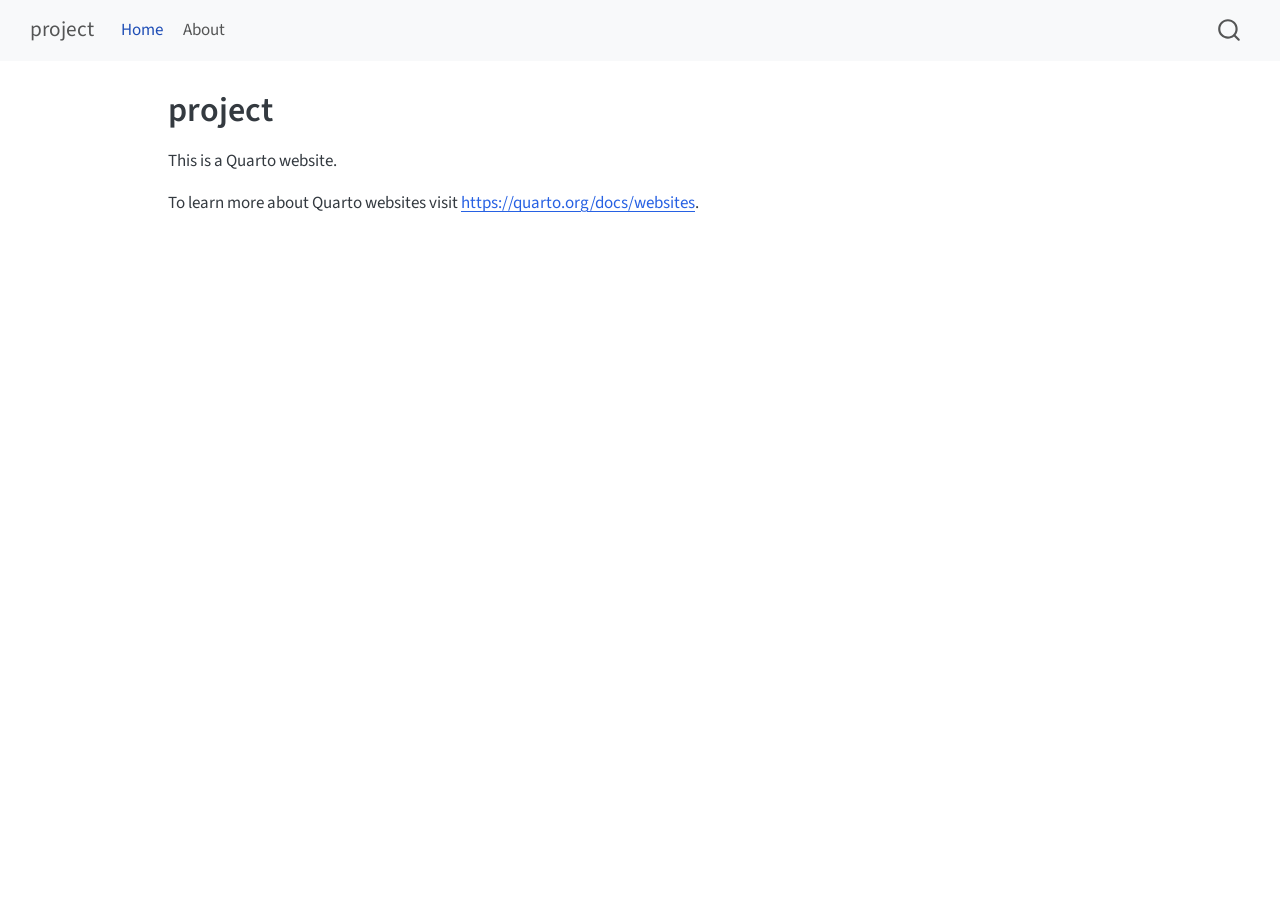
==== docs/index.html @ 39d3ae81 "Initial commit" ====
<!DOCTYPE html>
<html xmlns="http://www.w3.org/1999/xhtml" lang="en" xml:lang="en"><head>

<meta charset="utf-8">
<meta name="generator" content="quarto-1.8.27">

<meta name="viewport" content="width=device-width, initial-scale=1.0, user-scalable=yes">


<title>project</title>
<style>
code{white-space: pre-wrap;}
span.smallcaps{font-variant: small-caps;}
div.columns{display: flex; gap: min(4vw, 1.5em);}
div.column{flex: auto; overflow-x: auto;}
div.hanging-indent{margin-left: 1.5em; text-indent: -1.5em;}
ul.task-list{list-style: none;}
ul.task-list li input[type="checkbox"] {
  width: 0.8em;
  margin: 0 0.8em 0.2em -1em; /* quarto-specific, see https://github.com/quarto-dev/quarto-cli/issues/4556 */ 
  vertical-align: middle;
}
</style>


<script src="site_libs/quarto-nav/quarto-nav.js"></script>
<script src="site_libs/quarto-nav/headroom.min.js"></script>
<script src="site_libs/clipboard/clipboard.min.js"></script>
<script src="site_libs/quarto-search/autocomplete.umd.js"></script>
<script src="site_libs/quarto-search/fuse.min.js"></script>
<script src="site_libs/quarto-search/quarto-search.js"></script>
<meta name="quarto:offset" content="./">
<script src="site_libs/quarto-html/quarto.js" type="module"></script>
<script src="site_libs/quarto-html/tabsets/tabsets.js" type="module"></script>
<script src="site_libs/quarto-html/axe/axe-check.js" type="module"></script>
<script src="site_libs/quarto-html/popper.min.js"></script>
<script src="site_libs/quarto-html/tippy.umd.min.js"></script>
<script src="site_libs/quarto-html/anchor.min.js"></script>
<link href="site_libs/quarto-html/tippy.css" rel="stylesheet">
<link href="site_libs/quarto-html/quarto-syntax-highlighting-ed96de9b727972fe78a7b5d16c58bf87.css" rel="stylesheet" id="quarto-text-highlighting-styles">
<script src="site_libs/bootstrap/bootstrap.min.js"></script>
<link href="site_libs/bootstrap/bootstrap-icons.css" rel="stylesheet">
<link href="site_libs/bootstrap/bootstrap-c82218b12ac0f327fa8bd7d074ce2147.min.css" rel="stylesheet" append-hash="true" id="quarto-bootstrap" data-mode="light">
<script id="quarto-search-options" type="application/json">{
  "location": "navbar",
  "copy-button": false,
  "collapse-after": 3,
  "panel-placement": "end",
  "type": "overlay",
  "limit": 50,
  "keyboard-shortcut": [
    "f",
    "/",
    "s"
  ],
  "show-item-context": false,
  "language": {
    "search-no-results-text": "No results",
    "search-matching-documents-text": "matching documents",
    "search-copy-link-title": "Copy link to search",
    "search-hide-matches-text": "Hide additional matches",
    "search-more-match-text": "more match in this document",
    "search-more-matches-text": "more matches in this document",
    "search-clear-button-title": "Clear",
    "search-text-placeholder": "",
    "search-detached-cancel-button-title": "Cancel",
    "search-submit-button-title": "Submit",
    "search-label": "Search"
  }
}</script>


<link rel="stylesheet" href="styles.css">
</head>

<body class="nav-fixed quarto-light">

<div id="quarto-search-results"></div>
  <header id="quarto-header" class="headroom fixed-top">
    <nav class="navbar navbar-expand-lg " data-bs-theme="dark">
      <div class="navbar-container container-fluid">
      <div class="navbar-brand-container mx-auto">
    <a class="navbar-brand" href="./index.html">
    <span class="navbar-title">project</span>
    </a>
  </div>
            <div id="quarto-search" class="" title="Search"></div>
          <button class="navbar-toggler" type="button" data-bs-toggle="collapse" data-bs-target="#navbarCollapse" aria-controls="navbarCollapse" role="menu" aria-expanded="false" aria-label="Toggle navigation" onclick="if (window.quartoToggleHeadroom) { window.quartoToggleHeadroom(); }">
  <span class="navbar-toggler-icon"></span>
</button>
          <div class="collapse navbar-collapse" id="navbarCollapse">
            <ul class="navbar-nav navbar-nav-scroll me-auto">
  <li class="nav-item">
    <a class="nav-link active" href="./index.html" aria-current="page"> 
<span class="menu-text">Home</span></a>
  </li>  
  <li class="nav-item">
    <a class="nav-link" href="./about.html"> 
<span class="menu-text">About</span></a>
  </li>  
</ul>
          </div> <!-- /navcollapse -->
            <div class="quarto-navbar-tools">
</div>
      </div> <!-- /container-fluid -->
    </nav>
</header>
<!-- content -->
<div id="quarto-content" class="quarto-container page-columns page-rows-contents page-layout-article page-navbar">
<!-- sidebar -->
<!-- margin-sidebar -->
    <div id="quarto-margin-sidebar" class="sidebar margin-sidebar zindex-bottom">
        
    </div>
<!-- main -->
<main class="content" id="quarto-document-content">

<header id="title-block-header" class="quarto-title-block default">
<div class="quarto-title">
<h1 class="title">project</h1>
</div>



<div class="quarto-title-meta">

    
  
    
  </div>
  


</header>


<p>This is a Quarto website.</p>
<p>To learn more about Quarto websites visit <a href="https://quarto.org/docs/websites" class="uri">https://quarto.org/docs/websites</a>.</p>



</main> <!-- /main -->
<script id="quarto-html-after-body" type="application/javascript">
  window.document.addEventListener("DOMContentLoaded", function (event) {
    const icon = "";
    const anchorJS = new window.AnchorJS();
    anchorJS.options = {
      placement: 'right',
      icon: icon
    };
    anchorJS.add('.anchored');
    const isCodeAnnotation = (el) => {
      for (const clz of el.classList) {
        if (clz.startsWith('code-annotation-')) {                     
          return true;
        }
      }
      return false;
    }
    const onCopySuccess = function(e) {
      // button target
      const button = e.trigger;
      // don't keep focus
      button.blur();
      // flash "checked"
      button.classList.add('code-copy-button-checked');
      var currentTitle = button.getAttribute("title");
      button.setAttribute("title", "Copied!");
      let tooltip;
      if (window.bootstrap) {
        button.setAttribute("data-bs-toggle", "tooltip");
        button.setAttribute("data-bs-placement", "left");
        button.setAttribute("data-bs-title", "Copied!");
        tooltip = new bootstrap.Tooltip(button, 
          { trigger: "manual", 
            customClass: "code-copy-button-tooltip",
            offset: [0, -8]});
        tooltip.show();    
      }
      setTimeout(function() {
        if (tooltip) {
          tooltip.hide();
          button.removeAttribute("data-bs-title");
          button.removeAttribute("data-bs-toggle");
          button.removeAttribute("data-bs-placement");
        }
        button.setAttribute("title", currentTitle);
        button.classList.remove('code-copy-button-checked');
      }, 1000);
      // clear code selection
      e.clearSelection();
    }
    const getTextToCopy = function(trigger) {
      const outerScaffold = trigger.parentElement.cloneNode(true);
      const codeEl = outerScaffold.querySelector('code');
      for (const childEl of codeEl.children) {
        if (isCodeAnnotation(childEl)) {
          childEl.remove();
        }
      }
      return codeEl.innerText;
    }
    const clipboard = new window.ClipboardJS('.code-copy-button:not([data-in-quarto-modal])', {
      text: getTextToCopy
    });
    clipboard.on('success', onCopySuccess);
    if (window.document.getElementById('quarto-embedded-source-code-modal')) {
      const clipboardModal = new window.ClipboardJS('.code-copy-button[data-in-quarto-modal]', {
        text: getTextToCopy,
        container: window.document.getElementById('quarto-embedded-source-code-modal')
      });
      clipboardModal.on('success', onCopySuccess);
    }
      var localhostRegex = new RegExp(/^(?:http|https):\/\/localhost\:?[0-9]*\//);
      var mailtoRegex = new RegExp(/^mailto:/);
        var filterRegex = new RegExp('/' + window.location.host + '/');
      var isInternal = (href) => {
          return filterRegex.test(href) || localhostRegex.test(href) || mailtoRegex.test(href);
      }
      // Inspect non-navigation links and adorn them if external
     var links = window.document.querySelectorAll('a[href]:not(.nav-link):not(.navbar-brand):not(.toc-action):not(.sidebar-link):not(.sidebar-item-toggle):not(.pagination-link):not(.no-external):not([aria-hidden]):not(.dropdown-item):not(.quarto-navigation-tool):not(.about-link)');
      for (var i=0; i<links.length; i++) {
        const link = links[i];
        if (!isInternal(link.href)) {
          // undo the damage that might have been done by quarto-nav.js in the case of
          // links that we want to consider external
          if (link.dataset.originalHref !== undefined) {
            link.href = link.dataset.originalHref;
          }
        }
      }
    function tippyHover(el, contentFn, onTriggerFn, onUntriggerFn) {
      const config = {
        allowHTML: true,
        maxWidth: 500,
        delay: 100,
        arrow: false,
        appendTo: function(el) {
            return el.parentElement;
        },
        interactive: true,
        interactiveBorder: 10,
        theme: 'quarto',
        placement: 'bottom-start',
      };
      if (contentFn) {
        config.content = contentFn;
      }
      if (onTriggerFn) {
        config.onTrigger = onTriggerFn;
      }
      if (onUntriggerFn) {
        config.onUntrigger = onUntriggerFn;
      }
      window.tippy(el, config); 
    }
    const noterefs = window.document.querySelectorAll('a[role="doc-noteref"]');
    for (var i=0; i<noterefs.length; i++) {
      const ref = noterefs[i];
      tippyHover(ref, function() {
        // use id or data attribute instead here
        let href = ref.getAttribute('data-footnote-href') || ref.getAttribute('href');
        try { href = new URL(href).hash; } catch {}
        const id = href.replace(/^#\/?/, "");
        const note = window.document.getElementById(id);
        if (note) {
          return note.innerHTML;
        } else {
          return "";
        }
      });
    }
    const xrefs = window.document.querySelectorAll('a.quarto-xref');
    const processXRef = (id, note) => {
      // Strip column container classes
      const stripColumnClz = (el) => {
        el.classList.remove("page-full", "page-columns");
        if (el.children) {
          for (const child of el.children) {
            stripColumnClz(child);
          }
        }
      }
      stripColumnClz(note)
      if (id === null || id.startsWith('sec-')) {
        // Special case sections, only their first couple elements
        const container = document.createElement("div");
        if (note.children && note.children.length > 2) {
          container.appendChild(note.children[0].cloneNode(true));
          for (let i = 1; i < note.children.length; i++) {
            const child = note.children[i];
            if (child.tagName === "P" && child.innerText === "") {
              continue;
            } else {
              container.appendChild(child.cloneNode(true));
              break;
            }
          }
          if (window.Quarto?.typesetMath) {
            window.Quarto.typesetMath(container);
          }
          return container.innerHTML
        } else {
          if (window.Quarto?.typesetMath) {
            window.Quarto.typesetMath(note);
          }
          return note.innerHTML;
        }
      } else {
        // Remove any anchor links if they are present
        const anchorLink = note.querySelector('a.anchorjs-link');
        if (anchorLink) {
          anchorLink.remove();
        }
        if (window.Quarto?.typesetMath) {
          window.Quarto.typesetMath(note);
        }
        if (note.classList.contains("callout")) {
          return note.outerHTML;
        } else {
          return note.innerHTML;
        }
      }
    }
    for (var i=0; i<xrefs.length; i++) {
      const xref = xrefs[i];
      tippyHover(xref, undefined, function(instance) {
        instance.disable();
        let url = xref.getAttribute('href');
        let hash = undefined; 
        if (url.startsWith('#')) {
          hash = url;
        } else {
          try { hash = new URL(url).hash; } catch {}
        }
        if (hash) {
          const id = hash.replace(/^#\/?/, "");
          const note = window.document.getElementById(id);
          if (note !== null) {
            try {
              const html = processXRef(id, note.cloneNode(true));
              instance.setContent(html);
            } finally {
              instance.enable();
              instance.show();
            }
          } else {
            // See if we can fetch this
            fetch(url.split('#')[0])
            .then(res => res.text())
            .then(html => {
              const parser = new DOMParser();
              const htmlDoc = parser.parseFromString(html, "text/html");
              const note = htmlDoc.getElementById(id);
              if (note !== null) {
                const html = processXRef(id, note);
                instance.setContent(html);
              } 
            }).finally(() => {
              instance.enable();
              instance.show();
            });
          }
        } else {
          // See if we can fetch a full url (with no hash to target)
          // This is a special case and we should probably do some content thinning / targeting
          fetch(url)
          .then(res => res.text())
          .then(html => {
            const parser = new DOMParser();
            const htmlDoc = parser.parseFromString(html, "text/html");
            const note = htmlDoc.querySelector('main.content');
            if (note !== null) {
              // This should only happen for chapter cross references
              // (since there is no id in the URL)
              // remove the first header
              if (note.children.length > 0 && note.children[0].tagName === "HEADER") {
                note.children[0].remove();
              }
              const html = processXRef(null, note);
              instance.setContent(html);
            } 
          }).finally(() => {
            instance.enable();
            instance.show();
          });
        }
      }, function(instance) {
      });
    }
        let selectedAnnoteEl;
        const selectorForAnnotation = ( cell, annotation) => {
          let cellAttr = 'data-code-cell="' + cell + '"';
          let lineAttr = 'data-code-annotation="' +  annotation + '"';
          const selector = 'span[' + cellAttr + '][' + lineAttr + ']';
          return selector;
        }
        const selectCodeLines = (annoteEl) => {
          const doc = window.document;
          const targetCell = annoteEl.getAttribute("data-target-cell");
          const targetAnnotation = annoteEl.getAttribute("data-target-annotation");
          const annoteSpan = window.document.querySelector(selectorForAnnotation(targetCell, targetAnnotation));
          const lines = annoteSpan.getAttribute("data-code-lines").split(",");
          const lineIds = lines.map((line) => {
            return targetCell + "-" + line;
          })
          let top = null;
          let height = null;
          let parent = null;
          if (lineIds.length > 0) {
              //compute the position of the single el (top and bottom and make a div)
              const el = window.document.getElementById(lineIds[0]);
              top = el.offsetTop;
              height = el.offsetHeight;
              parent = el.parentElement.parentElement;
            if (lineIds.length > 1) {
              const lastEl = window.document.getElementById(lineIds[lineIds.length - 1]);
              const bottom = lastEl.offsetTop + lastEl.offsetHeight;
              height = bottom - top;
            }
            if (top !== null && height !== null && parent !== null) {
              // cook up a div (if necessary) and position it 
              let div = window.document.getElementById("code-annotation-line-highlight");
              if (div === null) {
                div = window.document.createElement("div");
                div.setAttribute("id", "code-annotation-line-highlight");
                div.style.position = 'absolute';
                parent.appendChild(div);
              }
              div.style.top = top - 2 + "px";
              div.style.height = height + 4 + "px";
              div.style.left = 0;
              let gutterDiv = window.document.getElementById("code-annotation-line-highlight-gutter");
              if (gutterDiv === null) {
                gutterDiv = window.document.createElement("div");
                gutterDiv.setAttribute("id", "code-annotation-line-highlight-gutter");
                gutterDiv.style.position = 'absolute';
                const codeCell = window.document.getElementById(targetCell);
                const gutter = codeCell.querySelector('.code-annotation-gutter');
                gutter.appendChild(gutterDiv);
              }
              gutterDiv.style.top = top - 2 + "px";
              gutterDiv.style.height = height + 4 + "px";
            }
            selectedAnnoteEl = annoteEl;
          }
        };
        const unselectCodeLines = () => {
          const elementsIds = ["code-annotation-line-highlight", "code-annotation-line-highlight-gutter"];
          elementsIds.forEach((elId) => {
            const div = window.document.getElementById(elId);
            if (div) {
              div.remove();
            }
          });
          selectedAnnoteEl = undefined;
        };
          // Handle positioning of the toggle
      window.addEventListener(
        "resize",
        throttle(() => {
          elRect = undefined;
          if (selectedAnnoteEl) {
            selectCodeLines(selectedAnnoteEl);
          }
        }, 10)
      );
      function throttle(fn, ms) {
      let throttle = false;
      let timer;
        return (...args) => {
          if(!throttle) { // first call gets through
              fn.apply(this, args);
              throttle = true;
          } else { // all the others get throttled
              if(timer) clearTimeout(timer); // cancel #2
              timer = setTimeout(() => {
                fn.apply(this, args);
                timer = throttle = false;
              }, ms);
          }
        };
      }
        // Attach click handler to the DT
        const annoteDls = window.document.querySelectorAll('dt[data-target-cell]');
        for (const annoteDlNode of annoteDls) {
          annoteDlNode.addEventListener('click', (event) => {
            const clickedEl = event.target;
            if (clickedEl !== selectedAnnoteEl) {
              unselectCodeLines();
              const activeEl = window.document.querySelector('dt[data-target-cell].code-annotation-active');
              if (activeEl) {
                activeEl.classList.remove('code-annotation-active');
              }
              selectCodeLines(clickedEl);
              clickedEl.classList.add('code-annotation-active');
            } else {
              // Unselect the line
              unselectCodeLines();
              clickedEl.classList.remove('code-annotation-active');
            }
          });
        }
    const findCites = (el) => {
      const parentEl = el.parentElement;
      if (parentEl) {
        const cites = parentEl.dataset.cites;
        if (cites) {
          return {
            el,
            cites: cites.split(' ')
          };
        } else {
          return findCites(el.parentElement)
        }
      } else {
        return undefined;
      }
    };
    var bibliorefs = window.document.querySelectorAll('a[role="doc-biblioref"]');
    for (var i=0; i<bibliorefs.length; i++) {
      const ref = bibliorefs[i];
      const citeInfo = findCites(ref);
      if (citeInfo) {
        tippyHover(citeInfo.el, function() {
          var popup = window.document.createElement('div');
          citeInfo.cites.forEach(function(cite) {
            var citeDiv = window.document.createElement('div');
            citeDiv.classList.add('hanging-indent');
            citeDiv.classList.add('csl-entry');
            var biblioDiv = window.document.getElementById('ref-' + cite);
            if (biblioDiv) {
              citeDiv.innerHTML = biblioDiv.innerHTML;
            }
            popup.appendChild(citeDiv);
          });
          return popup.innerHTML;
        });
      }
    }
  });
  </script>
</div> <!-- /content -->




</body></html>
---- docs/site_libs/quarto-html/tippy.css ----
.tippy-box[data-animation=fade][data-state=hidden]{opacity:0}[data-tippy-root]{max-width:calc(100vw - 10px)}.tippy-box{position:relative;background-color:#333;color:#fff;border-radius:4px;font-size:14px;line-height:1.4;white-space:normal;outline:0;transition-property:transform,visibility,opacity}.tippy-box[data-placement^=top]>.tippy-arrow{bottom:0}.tippy-box[data-placement^=top]>.tippy-arrow:before{bottom:-7px;left:0;border-width:8px 8px 0;border-top-color:initial;transform-origin:center top}.tippy-box[data-placement^=bottom]>.tippy-arrow{top:0}.tippy-box[data-placement^=bottom]>.tippy-arrow:before{top:-7px;left:0;border-width:0 8px 8px;border-bottom-color:initial;transform-origin:center bottom}.tippy-box[data-placement^=left]>.tippy-arrow{right:0}.tippy-box[data-placement^=left]>.tippy-arrow:before{border-width:8px 0 8px 8px;border-left-color:initial;right:-7px;transform-origin:center left}.tippy-box[data-placement^=right]>.tippy-arrow{left:0}.tippy-box[data-placement^=right]>.tippy-arrow:before{left:-7px;border-width:8px 8px 8px 0;border-right-color:initial;transform-origin:center right}.tippy-box[data-inertia][data-state=visible]{transition-timing-function:cubic-bezier(.54,1.5,.38,1.11)}.tippy-arrow{width:16px;height:16px;color:#333}.tippy-arrow:before{content:"";position:absolute;border-color:transparent;border-style:solid}.tippy-content{position:relative;padding:5px 9px;z-index:1}
---- docs/site_libs/quarto-html/quarto-syntax-highlighting-ed96de9b727972fe78a7b5d16c58bf87.css ----
/* quarto syntax highlight colors */
:root {
  --quarto-hl-ot-color: #003B4F;
  --quarto-hl-at-color: #657422;
  --quarto-hl-ss-color: #20794D;
  --quarto-hl-an-color: #5E5E5E;
  --quarto-hl-fu-color: #4758AB;
  --quarto-hl-st-color: #20794D;
  --quarto-hl-cf-color: #003B4F;
  --quarto-hl-op-color: #5E5E5E;
  --quarto-hl-er-color: #AD0000;
  --quarto-hl-bn-color: #AD0000;
  --quarto-hl-al-color: #AD0000;
  --quarto-hl-va-color: #111111;
  --quarto-hl-bu-color: inherit;
  --quarto-hl-ex-color: inherit;
  --quarto-hl-pp-color: #AD0000;
  --quarto-hl-in-color: #5E5E5E;
  --quarto-hl-vs-color: #20794D;
  --quarto-hl-wa-color: #5E5E5E;
  --quarto-hl-do-color: #5E5E5E;
  --quarto-hl-im-color: #00769E;
  --quarto-hl-ch-color: #20794D;
  --quarto-hl-dt-color: #AD0000;
  --quarto-hl-fl-color: #AD0000;
  --quarto-hl-co-color: #5E5E5E;
  --quarto-hl-cv-color: #5E5E5E;
  --quarto-hl-cn-color: #8f5902;
  --quarto-hl-sc-color: #5E5E5E;
  --quarto-hl-dv-color: #AD0000;
  --quarto-hl-kw-color: #003B4F;
}

/* other quarto variables */
:root {
  --quarto-font-monospace: SFMono-Regular, Menlo, Monaco, Consolas, "Liberation Mono", "Courier New", monospace;
}

/* syntax highlight based on Pandoc's rules */
pre > code.sourceCode > span {
  color: #003B4F;
}

code.sourceCode > span {
  color: #003B4F;
}

div.sourceCode,
div.sourceCode pre.sourceCode {
  color: #003B4F;
}

/* Normal */
code span {
  color: #003B4F;
}

/* Alert */
code span.al {
  color: #AD0000;
  font-style: inherit;
}

/* Annotation */
code span.an {
  color: #5E5E5E;
  font-style: inherit;
}

/* Attribute */
code span.at {
  color: #657422;
  font-style: inherit;
}

/* BaseN */
code span.bn {
  color: #AD0000;
  font-style: inherit;
}

/* BuiltIn */
code span.bu {
  font-style: inherit;
}

/* ControlFlow */
code span.cf {
  color: #003B4F;
  font-weight: bold;
  font-style: inherit;
}

/* Char */
code span.ch {
  color: #20794D;
  font-style: inherit;
}

/* Constant */
code span.cn {
  color: #8f5902;
  font-style: inherit;
}

/* Comment */
code span.co {
  color: #5E5E5E;
  font-style: inherit;
}

/* CommentVar */
code span.cv {
  color: #5E5E5E;
  font-style: italic;
}

/* Documentation */
code span.do {
  color: #5E5E5E;
  font-style: italic;
}

/* DataType */
code span.dt {
  color: #AD0000;
  font-style: inherit;
}

/* DecVal */
code span.dv {
  color: #AD0000;
  font-style: inherit;
}

/* Error */
code span.er {
  color: #AD0000;
  font-style: inherit;
}

/* Extension */
code span.ex {
  font-style: inherit;
}

/* Float */
code span.fl {
  color: #AD0000;
  font-style: inherit;
}

/* Function */
code span.fu {
  color: #4758AB;
  font-style: inherit;
}

/* Import */
code span.im {
  color: #00769E;
  font-style: inherit;
}

/* Information */
code span.in {
  color: #5E5E5E;
  font-style: inherit;
}

/* Keyword */
code span.kw {
  color: #003B4F;
  font-weight: bold;
  font-style: inherit;
}

/* Operator */
code span.op {
  color: #5E5E5E;
  font-style: inherit;
}

/* Other */
code span.ot {
  color: #003B4F;
  font-style: inherit;
}

/* Preprocessor */
code span.pp {
  color: #AD0000;
  font-style: inherit;
}

/* SpecialChar */
code span.sc {
  color: #5E5E5E;
  font-style: inherit;
}

/* SpecialString */
code span.ss {
  color: #20794D;
  font-style: inherit;
}

/* String */
code span.st {
  color: #20794D;
  font-style: inherit;
}

/* Variable */
code span.va {
  color: #111111;
  font-style: inherit;
}

/* VerbatimString */
code span.vs {
  color: #20794D;
  font-style: inherit;
}

/* Warning */
code span.wa {
  color: #5E5E5E;
  font-style: italic;
}

.prevent-inlining {
  content: "</";
}

/*# sourceMappingURL=0920dd6d7437995b8cdf7429764427b1.css.map */
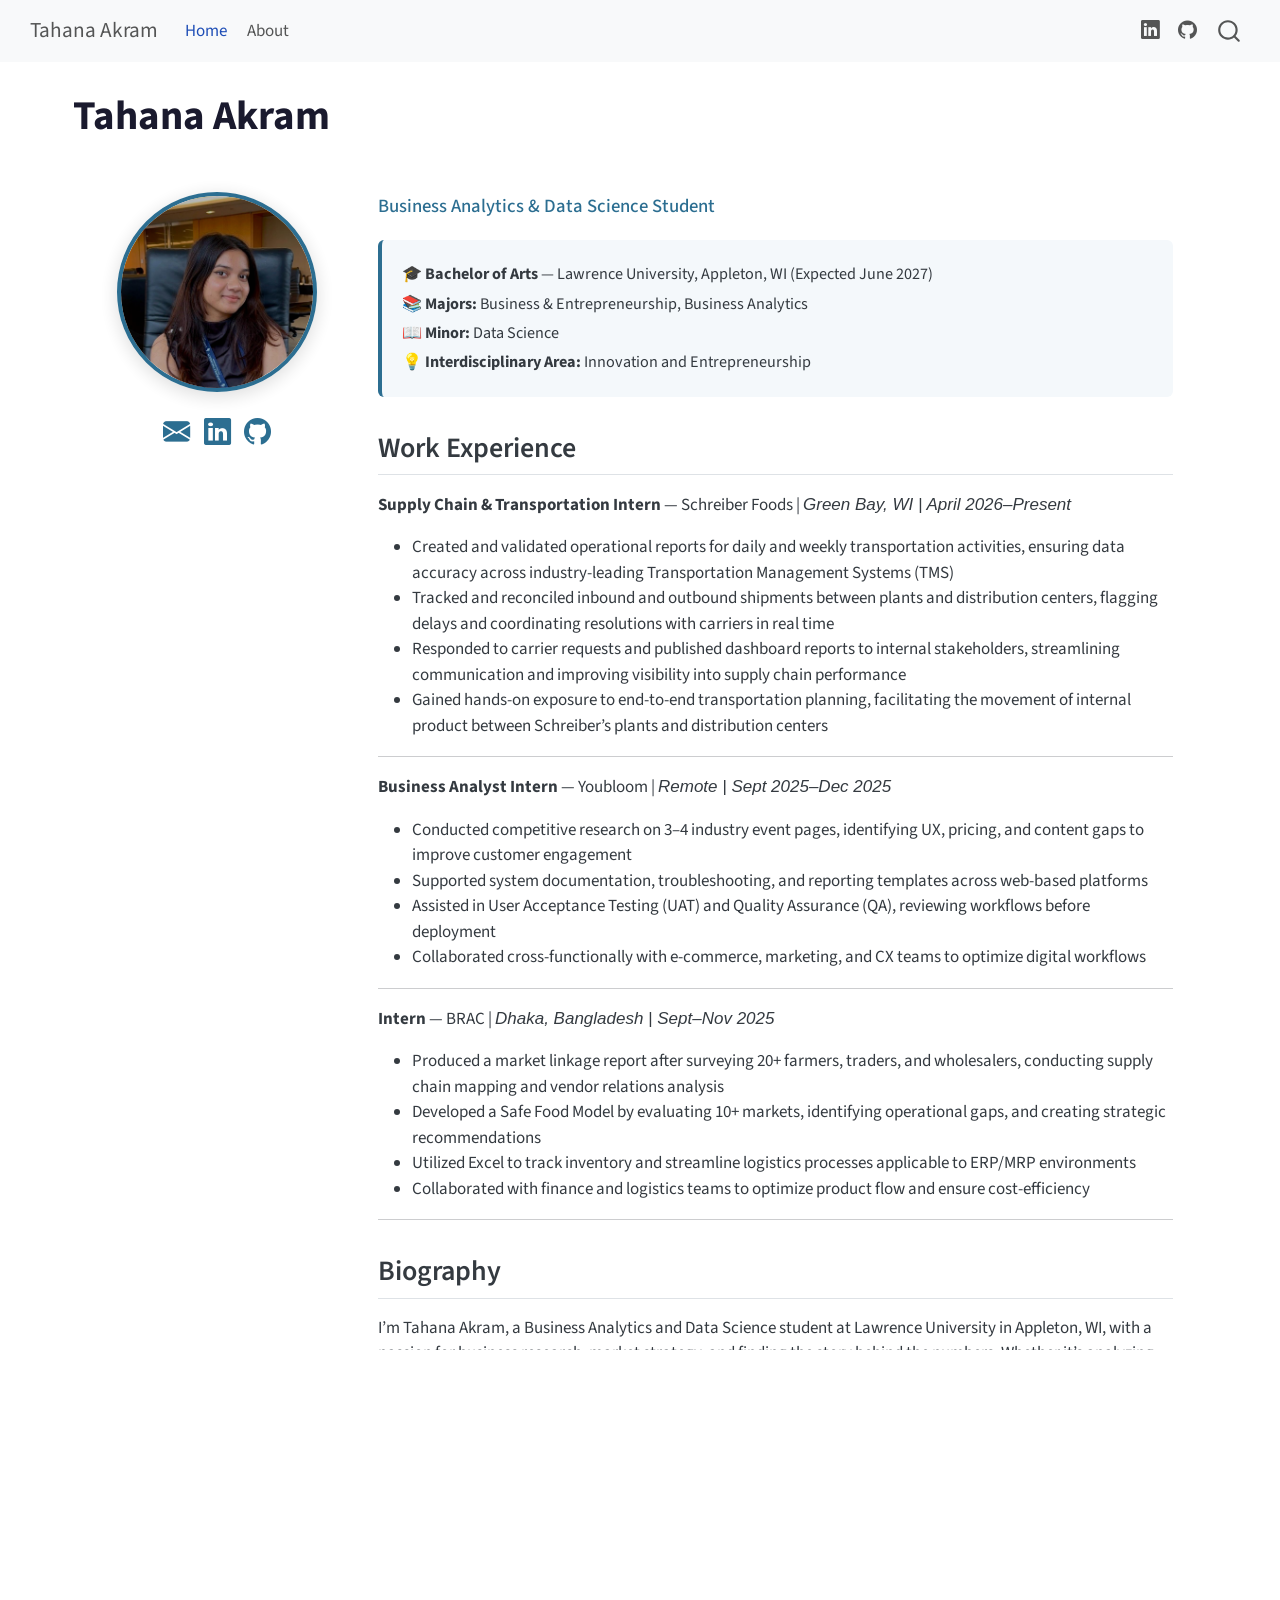
==== commit 5b1bedb5: "Add homepage" ====
--- a/docs/index.html
+++ b/docs/index.html
@@ -7,7 +7,7 @@
 <meta name="viewport" content="width=device-width, initial-scale=1.0, user-scalable=yes">
 
 
-<title>project</title>
+<title>Tahana Akram</title>
 <style>
 code{white-space: pre-wrap;}
 span.smallcaps{font-variant: small-caps;}
@@ -81,7 +81,7 @@
       <div class="navbar-container container-fluid">
       <div class="navbar-brand-container mx-auto">
     <a class="navbar-brand" href="./index.html">
-    <span class="navbar-title">project</span>
+    <span class="navbar-title">Tahana Akram</span>
     </a>
   </div>
             <div id="quarto-search" class="" title="Search"></div>
@@ -99,6 +99,18 @@
 <span class="menu-text">About</span></a>
   </li>  
 </ul>
+            <ul class="navbar-nav navbar-nav-scroll ms-auto">
+  <li class="nav-item compact">
+    <a class="nav-link" href="https://www.linkedin.com/in/tahanaakram/"> <i class="bi bi-linkedin" role="img" aria-label="LinkedIn">
+</i> 
+<span class="menu-text"></span></a>
+  </li>  
+  <li class="nav-item compact">
+    <a class="nav-link" href="https://github.com/akramt24"> <i class="bi bi-github" role="img" aria-label="GitHub">
+</i> 
+<span class="menu-text"></span></a>
+  </li>  
+</ul>
           </div> <!-- /navcollapse -->
             <div class="quarto-navbar-tools">
 </div>
@@ -106,36 +118,97 @@
     </nav>
 </header>
 <!-- content -->
-<div id="quarto-content" class="quarto-container page-columns page-rows-contents page-layout-article page-navbar">
+<div id="quarto-content" class="quarto-container page-columns page-rows-contents page-layout-full page-navbar">
 <!-- sidebar -->
 <!-- margin-sidebar -->
-    <div id="quarto-margin-sidebar" class="sidebar margin-sidebar zindex-bottom">
-        
+    
+<!-- main -->
+<main class="content column-page" id="quarto-document-content"><header id="title-block-header" class="quarto-title-block"><h1 class="my-name title display-7">
+Tahana Akram
+</h1></header>
+
+
+
+
+<div class="home-container">
+  <div class="left-col">
+    <img src="images/photo.jpg" alt="Tahana Akram" class="profile-photo">
+    <div class="social-links">
+      <a href="mailto:tahana.akram@lawrence.edu" title="Email">
+        <i class="bi bi-envelope-fill"></i>
+      </a>
+      <a href="https://www.linkedin.com/in/tahanaakram/" target="_blank" title="LinkedIn">
+        <i class="bi bi-linkedin"></i>
+      </a>
+      <a href="https://github.com/akramt24" target="_blank" title="GitHub">
+        <i class="bi bi-github"></i>
+      </a>
     </div>
-<!-- main -->
-<main class="content" id="quarto-document-content">
-
-<header id="title-block-header" class="quarto-title-block default">
-<div class="quarto-title">
-<h1 class="title">project</h1>
+  </div>
+  <div class="right-col">
+
+<p class="my-tagline">
+Business Analytics &amp; Data Science Student
+</p>
+<div class="info-block">
+<p>
+🎓 <strong>Bachelor of Arts</strong> — Lawrence University, Appleton, WI (Expected June 2027)
+</p>
+<p>
+📚 <strong>Majors:</strong> Business &amp; Entrepreneurship, Business Analytics
+</p>
+<p>
+📖 <strong>Minor:</strong> Data Science
+</p>
+<p>
+💡 <strong>Interdisciplinary Area:</strong> Innovation and Entrepreneurship
+</p>
 </div>
-
-
-
-<div class="quarto-title-meta">
-
-    
-  
-    
-  </div>
-  
-
-
-</header>
-
-
-<p>This is a Quarto website.</p>
-<p>To learn more about Quarto websites visit <a href="https://quarto.org/docs/websites" class="uri">https://quarto.org/docs/websites</a>.</p>
+<section id="work-experience" class="level2">
+<h2 class="anchored" data-anchor-id="work-experience">Work Experience</h2>
+<p><strong>Supply Chain &amp; Transportation Intern</strong> — Schreiber Foods | <em>Green Bay, WI | April 2026–Present</em></p>
+<ul>
+<li>Created and validated operational reports for daily and weekly transportation activities, ensuring data accuracy across industry-leading Transportation Management Systems (TMS)</li>
+<li>Tracked and reconciled inbound and outbound shipments between plants and distribution centers, flagging delays and coordinating resolutions with carriers in real time</li>
+<li>Responded to carrier requests and published dashboard reports to internal stakeholders, streamlining communication and improving visibility into supply chain performance</li>
+<li>Gained hands-on exposure to end-to-end transportation planning, facilitating the movement of internal product between Schreiber’s plants and distribution centers</li>
+</ul>
+<hr>
+<p><strong>Business Analyst Intern</strong> — Youbloom | <em>Remote | Sept 2025–Dec 2025</em></p>
+<ul>
+<li>Conducted competitive research on 3–4 industry event pages, identifying UX, pricing, and content gaps to improve customer engagement</li>
+<li>Supported system documentation, troubleshooting, and reporting templates across web-based platforms</li>
+<li>Assisted in User Acceptance Testing (UAT) and Quality Assurance (QA), reviewing workflows before deployment</li>
+<li>Collaborated cross-functionally with e-commerce, marketing, and CX teams to optimize digital workflows</li>
+</ul>
+<hr>
+<p><strong>Intern</strong> — BRAC | <em>Dhaka, Bangladesh | Sept–Nov 2025</em></p>
+<ul>
+<li>Produced a market linkage report after surveying 20+ farmers, traders, and wholesalers, conducting supply chain mapping and vendor relations analysis</li>
+<li>Developed a Safe Food Model by evaluating 10+ markets, identifying operational gaps, and creating strategic recommendations</li>
+<li>Utilized Excel to track inventory and streamline logistics processes applicable to ERP/MRP environments</li>
+<li>Collaborated with finance and logistics teams to optimize product flow and ensure cost-efficiency</li>
+</ul>
+<hr>
+</section>
+<section id="biography" class="level2">
+<h2 class="anchored" data-anchor-id="biography">Biography</h2>
+<p>I’m Tahana Akram, a Business Analytics and Data Science student at Lawrence University in Appleton, WI, with a passion for business research, market strategy, and finding the story behind the numbers. Whether it’s analyzing competitive landscapes for a global music platform, optimizing digital workflows for an e-commerce team, or tracking supply chain performance at one of the largest dairy companies in the world, I’m drawn to work that sits at the intersection of strategy, research, and real-world impact.</p>
+<p>Through internships at YouBloom, BRAC, and Schreiber Foods, I’ve built hands-on experience in competitive research, market analysis, operational reporting, and supply chain coordination — always with an eye toward what the data means for the business, not just what it says. In the classroom, I’ve developed frameworks for consumer behavior, brand positioning, and market sizing through projects for companies like Stanley and Fenty Beauty. Beyond academics, I serve as an accounting tutor and Data Science Club member, roles that keep me sharp, collaborative, and connected to my community.</p>
+<p>Outside of work and school, you’ll find me painting — I love experimenting with color and using canvas as a way to slow down and think visually. I also enjoy cooking and trying to recreate dishes from different cuisines, which honestly isn’t so different from research: you follow a process, make adjustments along the way, and hope the final result comes together.</p>
+<hr>
+</section>
+<section id="get-in-touch" class="level2">
+<h2 class="anchored" data-anchor-id="get-in-touch">Get in Touch</h2>
+<ul>
+<li>📧 <strong>Email:</strong> <a href="mailto:tahana.akram@lawrence.edu">tahana.akram@lawrence.edu</a></li>
+<li>📞 <strong>Phone:</strong> 920-558-0603</li>
+<li>💼 <strong>LinkedIn:</strong> <a href="https://www.linkedin.com/in/tahanaakram/">linkedin.com/in/tahanaakram</a></li>
+<li>🐙 <strong>GitHub:</strong> <a href="https://github.com/akramt24">github.com/akramt24</a></li>
+</ul>
+  </section></div>
+</div>
+
 
 
 
--- a/docs/styles.css
+++ b/docs/styles.css
@@ -0,0 +1,90 @@
+/* ── Layout ── */
+.home-container {
+  display: flex;
+  gap: 3rem;
+  align-items: flex-start;
+  padding: 2rem 1rem;
+  max-width: 1100px;
+  margin: 0 auto;
+}
+
+.left-col {
+  flex: 0 0 220px;
+  display: flex;
+  flex-direction: column;
+  align-items: center;
+  gap: 1.2rem;
+  position: sticky;
+  top: 80px;
+}
+
+.right-col {
+  flex: 1;
+}
+
+/* ── Photo ── */
+.profile-photo {
+  width: 200px;
+  height: 200px;
+  border-radius: 50%;
+  object-fit: cover;
+  border: 4px solid #2c6e91;
+  box-shadow: 0 4px 20px rgba(0,0,0,0.15);
+}
+
+/* ── Name & tagline ── */
+.my-name {
+  font-size: 2.4rem;
+  font-weight: 700;
+  margin-bottom: 0.2rem;
+  color: #1a1a2e;
+}
+
+.my-tagline {
+  font-size: 1.1rem;
+  color: #2c6e91;
+  font-weight: 500;
+  margin-bottom: 1.2rem;
+}
+
+/* ── Info block ── */
+.info-block {
+  background: #f4f8fb;
+  border-left: 4px solid #2c6e91;
+  padding: 1rem 1.2rem;
+  border-radius: 6px;
+  margin-bottom: 1.5rem;
+}
+
+.info-block p {
+  margin: 0.3rem 0;
+  font-size: 0.95rem;
+}
+
+/* ── Social icons ── */
+.social-links {
+  display: flex;
+  gap: 0.8rem;
+}
+
+.social-links a {
+  font-size: 1.6rem;
+  color: #2c6e91;
+  transition: color 0.2s, transform 0.2s;
+}
+
+.social-links a:hover {
+  color: #1a4f6e;
+  transform: scale(1.15);
+}
+
+/* ── Responsive ── */
+@media (max-width: 700px) {
+  .home-container {
+    flex-direction: column;
+    align-items: center;
+  }
+  .left-col {
+    position: static;
+  }
+}
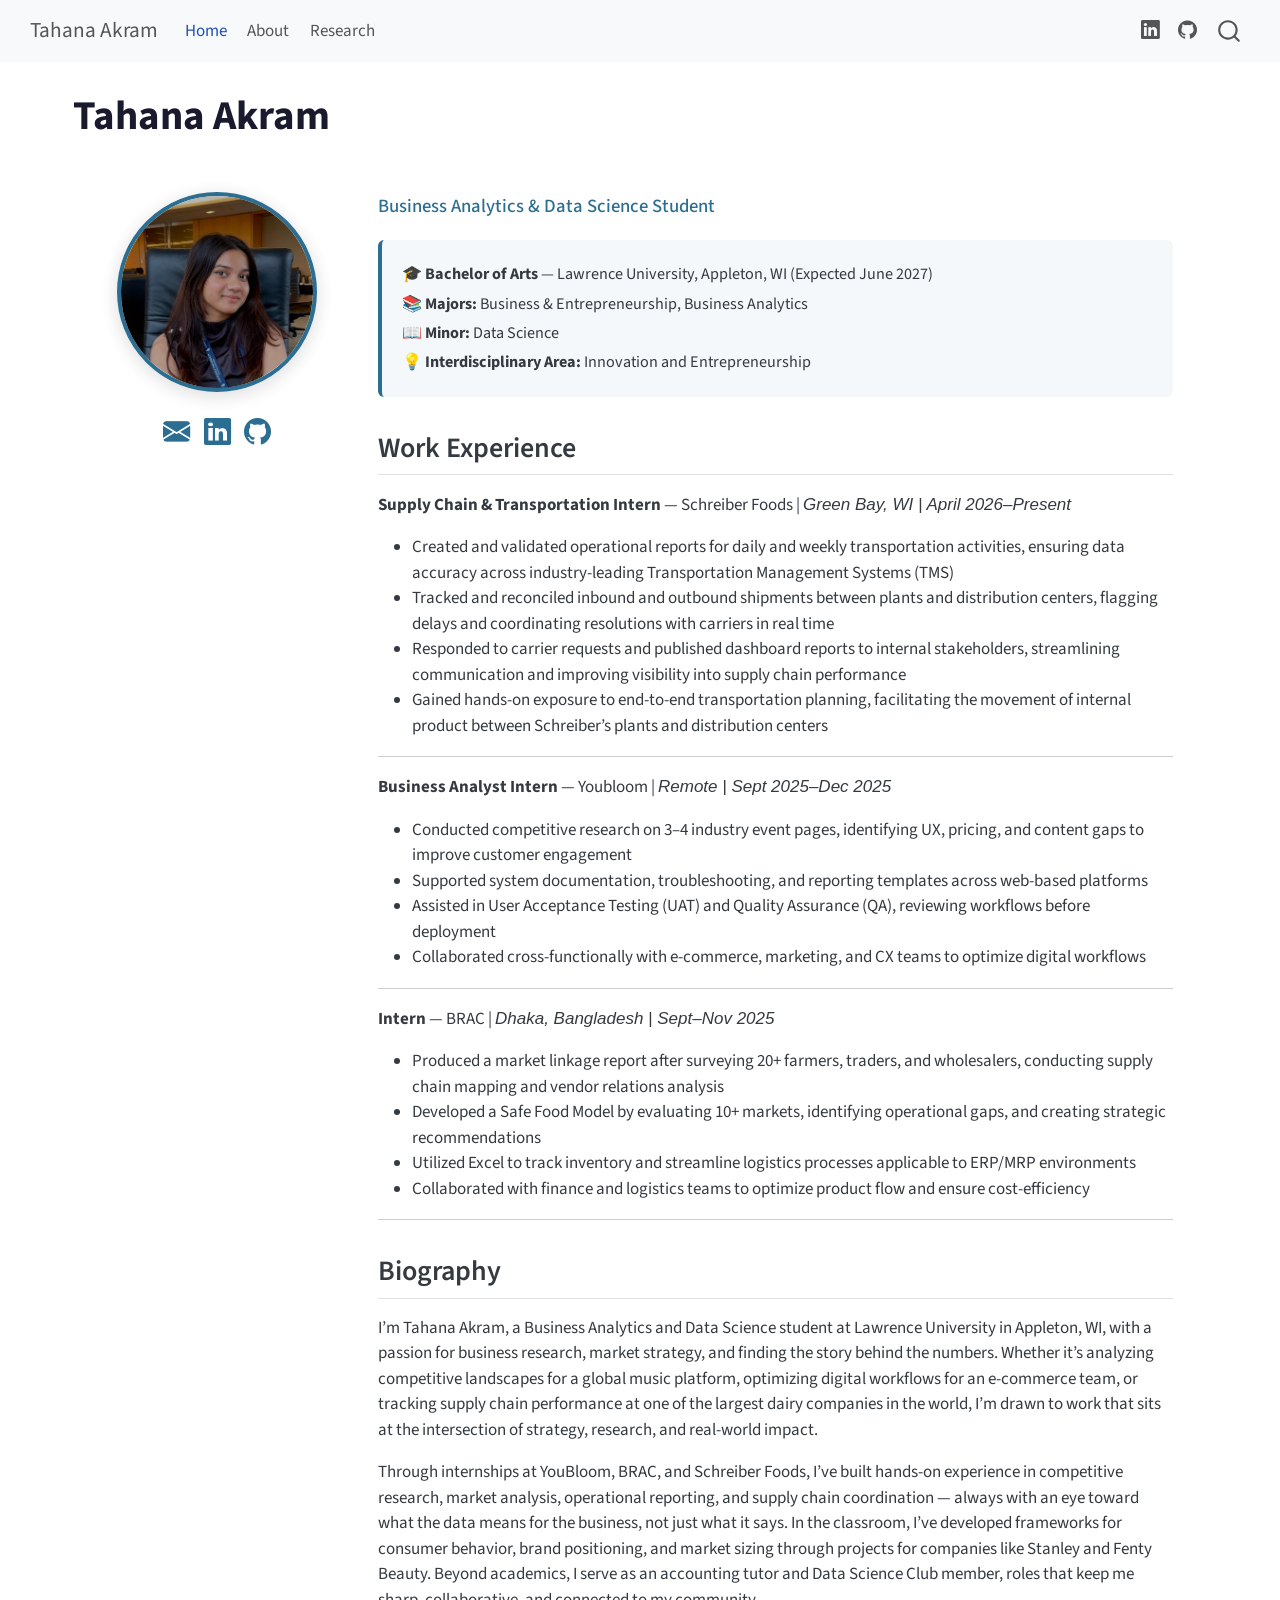
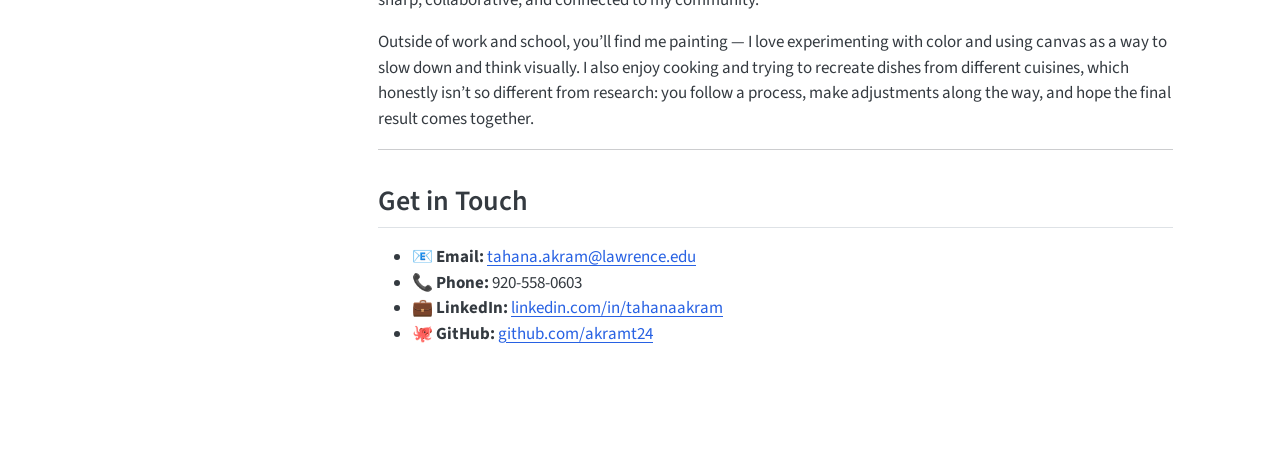
==== commit ee9eb37f: "add research" ====
--- a/docs/index.html
+++ b/docs/index.html
@@ -97,6 +97,10 @@
   <li class="nav-item">
     <a class="nav-link" href="./about.html"> 
 <span class="menu-text">About</span></a>
+  </li>  
+  <li class="nav-item">
+    <a class="nav-link" href="./research.qmd"> 
+<span class="menu-text">Research</span></a>
   </li>  
 </ul>
             <ul class="navbar-nav navbar-nav-scroll ms-auto">
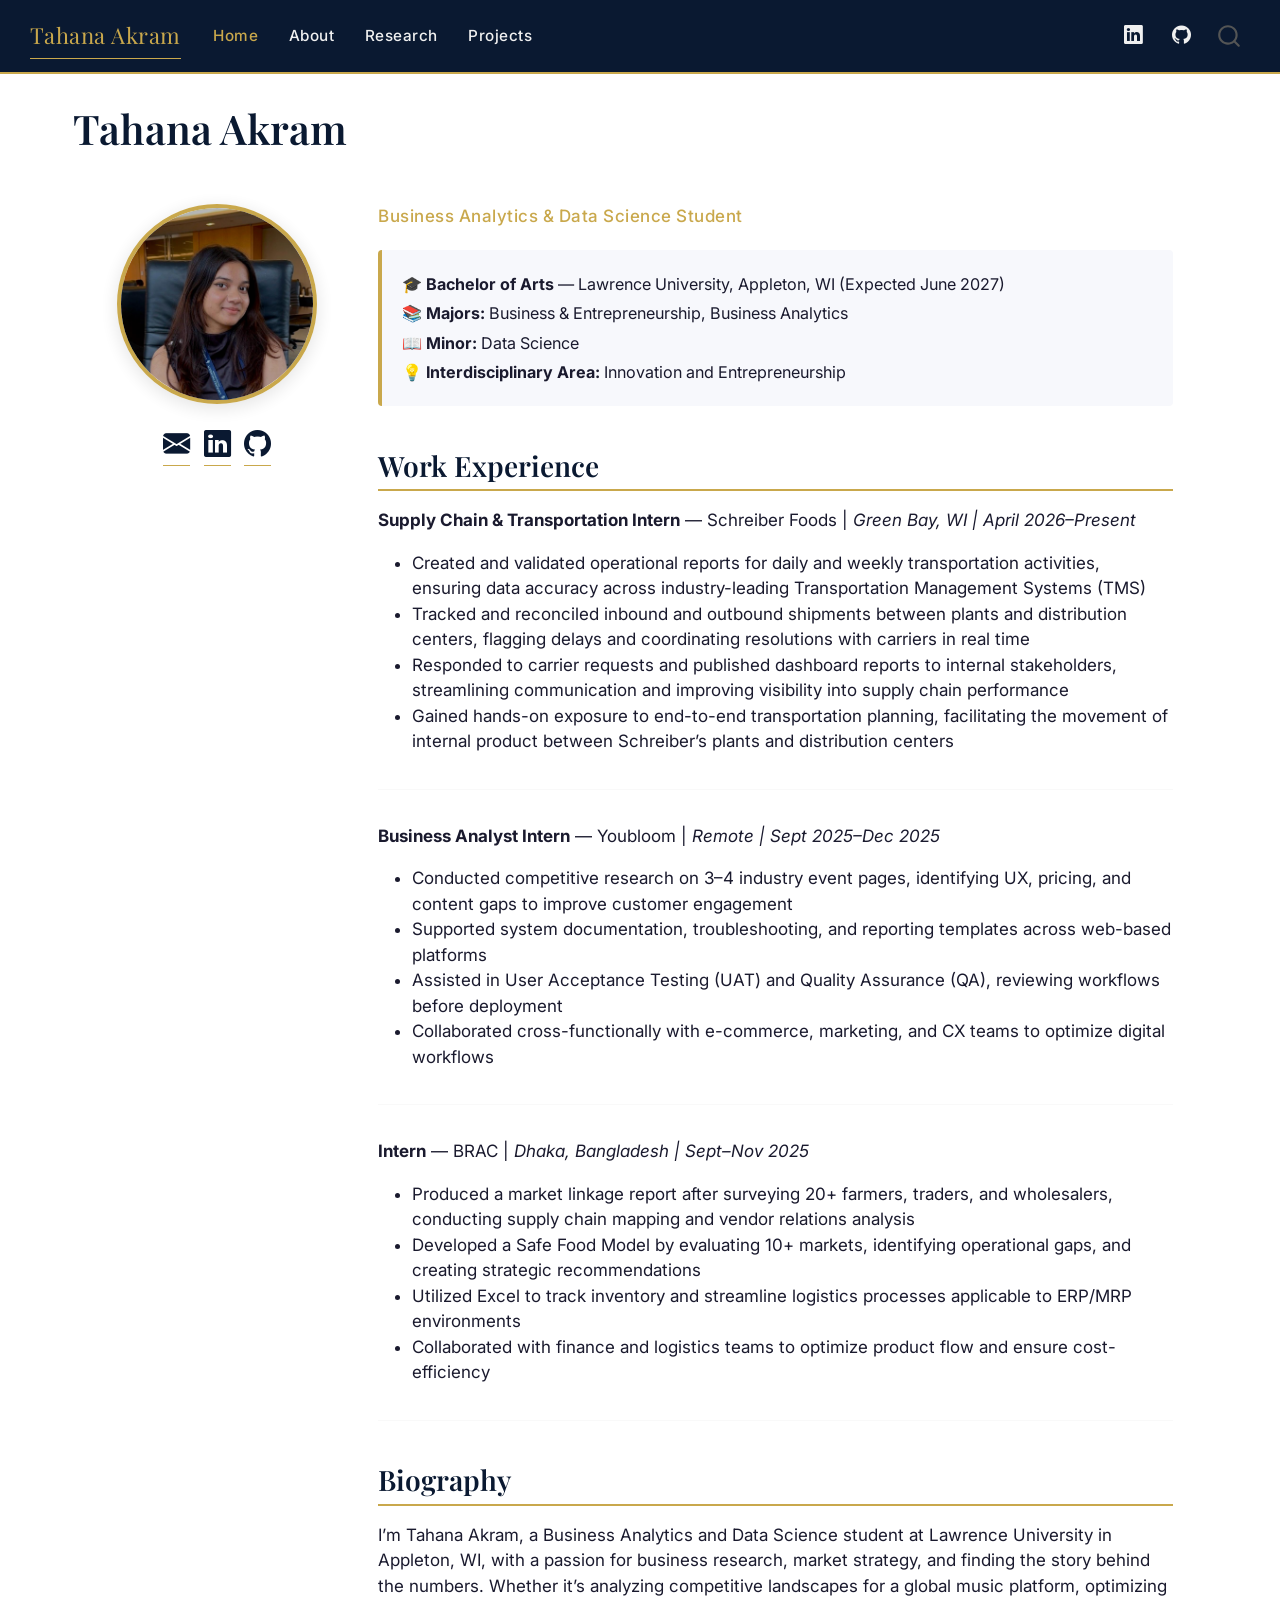
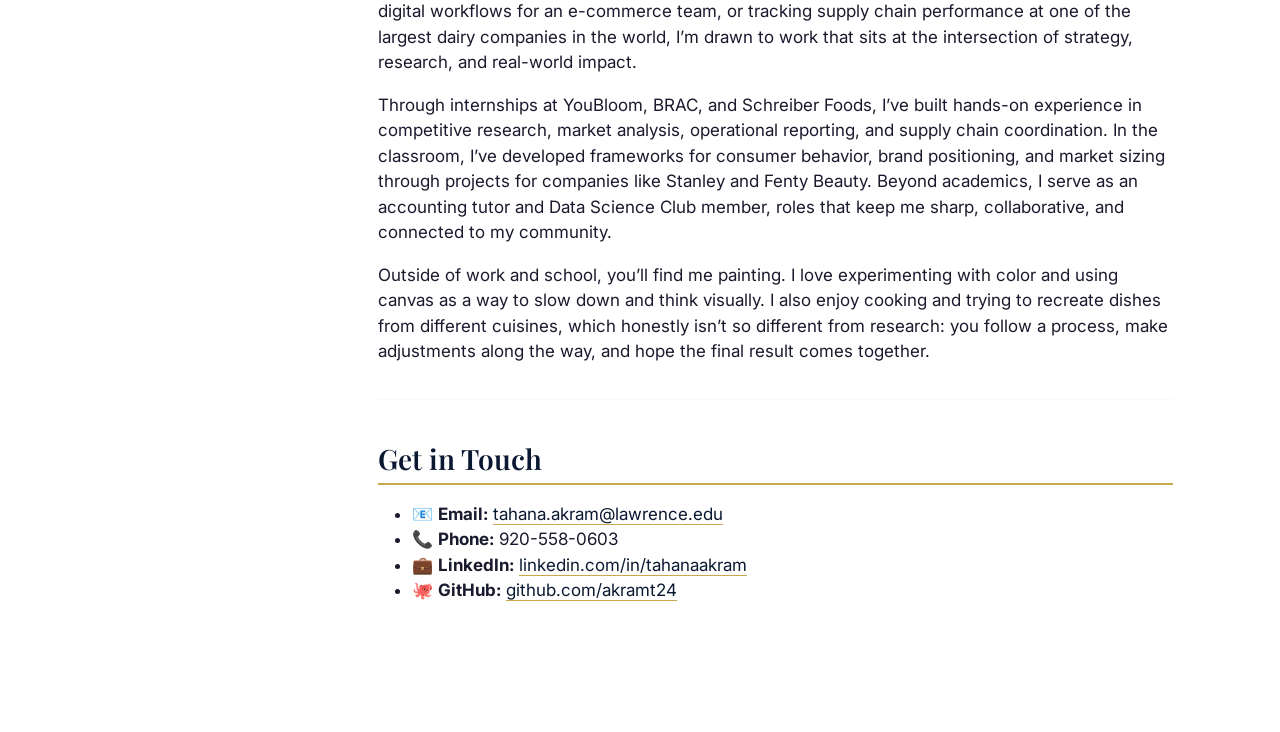
==== commit 0fba9549: "grammer fix" ====
--- a/docs/index.html
+++ b/docs/index.html
@@ -99,8 +99,12 @@
 <span class="menu-text">About</span></a>
   </li>  
   <li class="nav-item">
-    <a class="nav-link" href="./research.qmd"> 
+    <a class="nav-link" href="./research.html"> 
 <span class="menu-text">Research</span></a>
+  </li>  
+  <li class="nav-item">
+    <a class="nav-link" href="./projects.html"> 
+<span class="menu-text">Projects</span></a>
   </li>  
 </ul>
             <ul class="navbar-nav navbar-nav-scroll ms-auto">
@@ -198,8 +202,8 @@
 <section id="biography" class="level2">
 <h2 class="anchored" data-anchor-id="biography">Biography</h2>
 <p>I’m Tahana Akram, a Business Analytics and Data Science student at Lawrence University in Appleton, WI, with a passion for business research, market strategy, and finding the story behind the numbers. Whether it’s analyzing competitive landscapes for a global music platform, optimizing digital workflows for an e-commerce team, or tracking supply chain performance at one of the largest dairy companies in the world, I’m drawn to work that sits at the intersection of strategy, research, and real-world impact.</p>
-<p>Through internships at YouBloom, BRAC, and Schreiber Foods, I’ve built hands-on experience in competitive research, market analysis, operational reporting, and supply chain coordination — always with an eye toward what the data means for the business, not just what it says. In the classroom, I’ve developed frameworks for consumer behavior, brand positioning, and market sizing through projects for companies like Stanley and Fenty Beauty. Beyond academics, I serve as an accounting tutor and Data Science Club member, roles that keep me sharp, collaborative, and connected to my community.</p>
-<p>Outside of work and school, you’ll find me painting — I love experimenting with color and using canvas as a way to slow down and think visually. I also enjoy cooking and trying to recreate dishes from different cuisines, which honestly isn’t so different from research: you follow a process, make adjustments along the way, and hope the final result comes together.</p>
+<p>Through internships at YouBloom, BRAC, and Schreiber Foods, I’ve built hands-on experience in competitive research, market analysis, operational reporting, and supply chain coordination. In the classroom, I’ve developed frameworks for consumer behavior, brand positioning, and market sizing through projects for companies like Stanley and Fenty Beauty. Beyond academics, I serve as an accounting tutor and Data Science Club member, roles that keep me sharp, collaborative, and connected to my community.</p>
+<p>Outside of work and school, you’ll find me painting. I love experimenting with color and using canvas as a way to slow down and think visually. I also enjoy cooking and trying to recreate dishes from different cuisines, which honestly isn’t so different from research: you follow a process, make adjustments along the way, and hope the final result comes together.</p>
 <hr>
 </section>
 <section id="get-in-touch" class="level2">
--- a/docs/styles.css
+++ b/docs/styles.css
@@ -1,3 +1,57 @@
+/* ── Fonts ── */
+@import url('https://fonts.googleapis.com/css2?family=Playfair+Display:wght@600&family=Inter:wght@300;400;500&display=swap');
+
+/* ── Global ── */
+body {
+  font-family: 'Inter', sans-serif;
+  font-weight: 400;
+  color: #1a1a2e;
+  background-color: #ffffff;
+}
+
+/* ── Navbar ── */
+.navbar {
+  background-color: #0a1931 !important;
+  border-bottom: 2px solid #c9a84c;
+  padding: 0.8rem 2rem;
+}
+
+.navbar-brand {
+  font-family: 'Playfair Display', serif;
+  color: #c9a84c !important;
+  font-size: 1.3rem;
+  letter-spacing: 0.5px;
+}
+
+.navbar-nav .nav-link {
+  color: #f0f0f0 !important;
+  font-size: 0.9rem;
+  font-weight: 500;
+  letter-spacing: 0.5px;
+  margin: 0 0.3rem;
+  transition: color 0.2s;
+}
+
+.navbar-nav .nav-link:hover {
+  color: #c9a84c !important;
+}
+
+.navbar-nav .nav-link.active {
+  color: #c9a84c !important;
+}
+
+/* ── Page headings ── */
+h1, h2, h3 {
+  font-family: 'Playfair Display', serif;
+  color: #0a1931;
+}
+
+h2 {
+  border-bottom: 2px solid #c9a84c;
+  padding-bottom: 0.4rem;
+  margin-top: 2.5rem;
+}
+
 /* ── Layout ── */
 .home-container {
   display: flex;
@@ -28,31 +82,33 @@
   height: 200px;
   border-radius: 50%;
   object-fit: cover;
-  border: 4px solid #2c6e91;
-  box-shadow: 0 4px 20px rgba(0,0,0,0.15);
+  border: 4px solid #c9a84c;
+  box-shadow: 0 4px 20px rgba(0,0,0,0.12);
 }
 
 /* ── Name & tagline ── */
 .my-name {
+  font-family: 'Playfair Display', serif;
   font-size: 2.4rem;
-  font-weight: 700;
+  font-weight: 600;
   margin-bottom: 0.2rem;
-  color: #1a1a2e;
+  color: #0a1931;
 }
 
 .my-tagline {
-  font-size: 1.1rem;
-  color: #2c6e91;
+  font-size: 1rem;
+  color: #c9a84c;
   font-weight: 500;
+  letter-spacing: 0.5px;
   margin-bottom: 1.2rem;
 }
 
 /* ── Info block ── */
 .info-block {
-  background: #f4f8fb;
-  border-left: 4px solid #2c6e91;
+  background: #f7f8fc;
+  border-left: 4px solid #c9a84c;
   padding: 1rem 1.2rem;
-  border-radius: 6px;
+  border-radius: 4px;
   margin-bottom: 1.5rem;
 }
 
@@ -69,13 +125,41 @@
 
 .social-links a {
   font-size: 1.6rem;
-  color: #2c6e91;
+  color: #0a1931;
   transition: color 0.2s, transform 0.2s;
 }
 
 .social-links a:hover {
-  color: #1a4f6e;
+  color: #c9a84c;
   transform: scale(1.15);
+}
+
+/* ── Links ── */
+a {
+  color: #0a1931;
+  text-decoration: none;
+  border-bottom: 1px solid #c9a84c;
+  transition: color 0.2s;
+}
+
+a:hover {
+  color: #c9a84c;
+}
+
+/* ── Horizontal rules ── */
+hr {
+  border: none;
+  border-top: 1px solid #e8e8e8;
+  margin: 2rem 0;
+}
+
+/* ── Footer ── */
+.nav-footer {
+  background-color: #0a1931;
+  color: #c9a84c;
+  font-size: 0.85rem;
+  text-align: center;
+  padding: 1rem;
 }
 
 /* ── Responsive ── */
